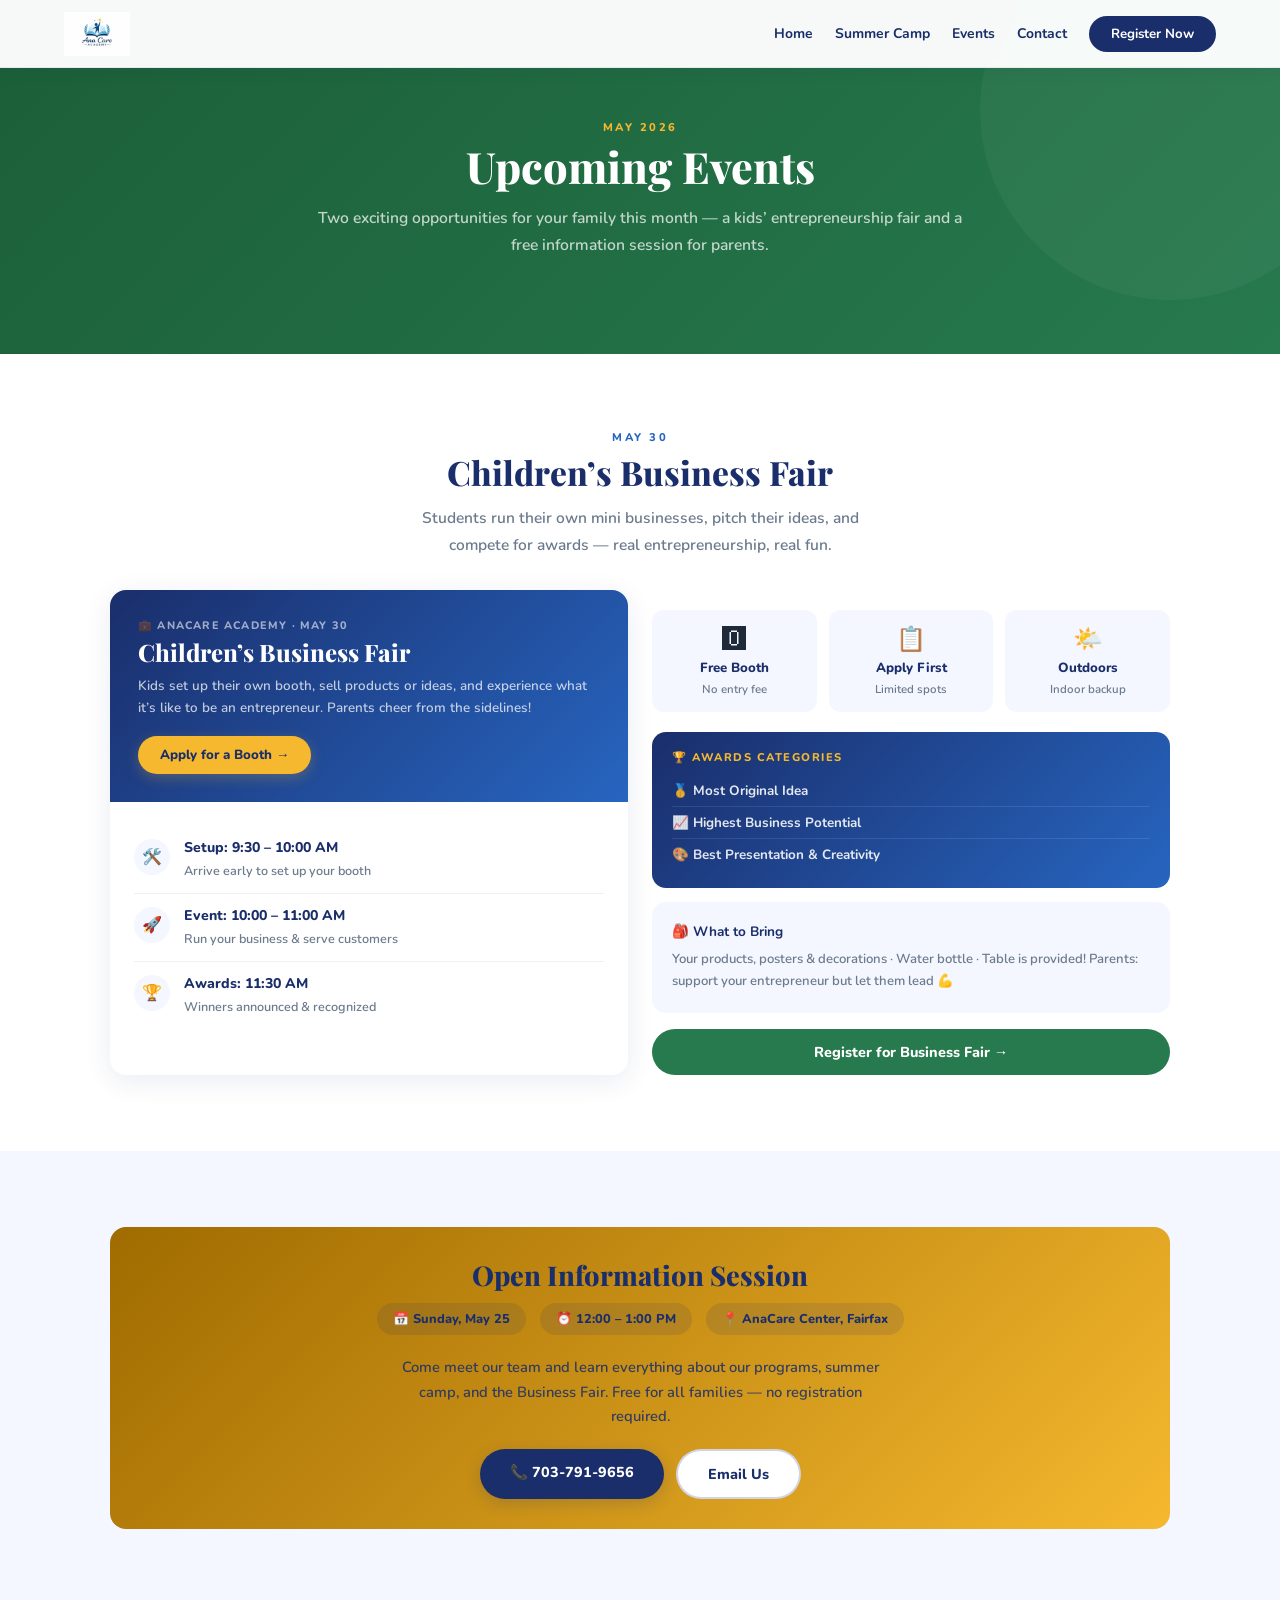
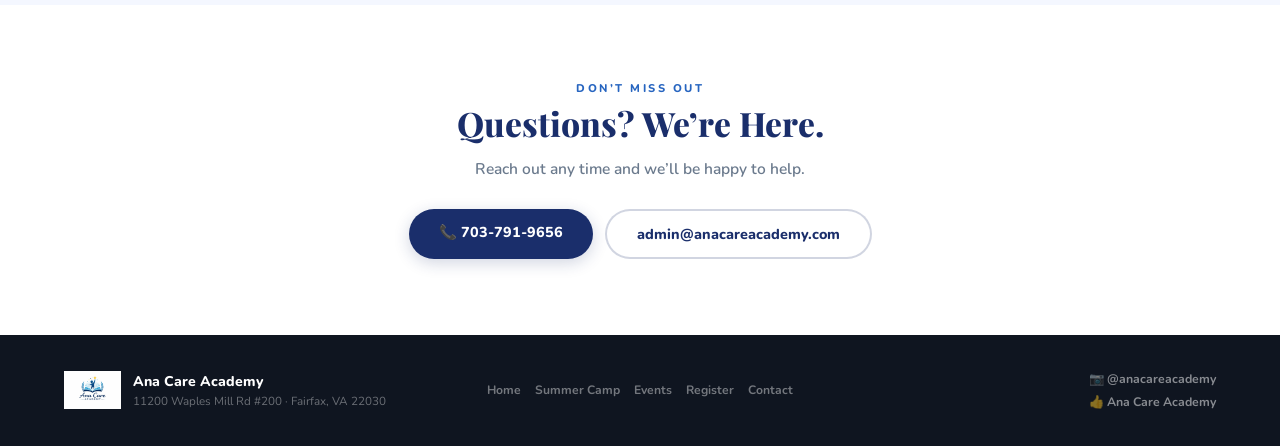
==== events.html @ 56c2d993 "Add events page" ====
<!DOCTYPE html>
<html lang="en">
<head>
<meta charset="UTF-8"><meta name="viewport" content="width=device-width,initial-scale=1">
<title>Events – Ana Care Academy</title>
<link rel="preconnect" href="https://fonts.googleapis.com"><link href="https://fonts.googleapis.com/css2?family=Nunito:wght@400;600;700;800;900&family=Playfair+Display:wght@700;800&display=swap" rel="stylesheet">
<style>
*{box-sizing:border-box;margin:0;padding:0}html{scroll-behavior:smooth}
body{font-family:'Nunito',sans-serif;color:#1e2a3a;background:#fff;overflow-x:hidden}
:root{--navy:#1a2e6b;--blue:#2765c0;--gold:#f5b82e;--green:#277a4e;--light:#f4f7ff;--muted:#6b7a8d;--r:16px;--sh:0 6px 28px rgba(26,46,107,.09);--sh2:0 18px 50px rgba(26,46,107,.18)}
nav{position:fixed;top:0;left:0;right:0;z-index:999;height:68px;display:flex;align-items:center;justify-content:space-between;padding:0 5%;background:rgba(255,255,255,.96);backdrop-filter:blur(14px);border-bottom:1px solid rgba(26,46,107,.07);box-shadow:0 2px 16px rgba(26,46,107,.06)}
.brand img{height:44px;width:auto;display:block}
.nl{display:flex;align-items:center;gap:22px}
.nl a{text-decoration:none;color:var(--navy);font-weight:700;font-size:.87rem;transition:color .18s}
.nl a:hover{color:var(--blue)}
.cta{background:var(--navy)!important;color:#fff!important;padding:9px 22px;border-radius:50px;font-size:.83rem!important;transition:background .2s,transform .15s!important}
.cta:hover{background:var(--blue)!important;transform:translateY(-1px)}
.burger{display:none;flex-direction:column;gap:5px;background:none;border:none;cursor:pointer;padding:6px}
.burger span{display:block;width:22px;height:2px;background:var(--navy);border-radius:2px}
.nl.open{display:flex;flex-direction:column;position:fixed;top:68px;left:0;right:0;background:#fff;padding:20px 5%;gap:14px;box-shadow:0 10px 30px rgba(0,0,0,.1);z-index:998}
.nl.open a{padding:7px 0;border-bottom:1px solid rgba(0,0,0,.05);font-size:.95rem}
.nl.open .cta{text-align:center;border-radius:12px;padding:12px;border-bottom:none}
.btn{display:inline-block;padding:13px 30px;border-radius:50px;text-decoration:none;font-weight:800;font-size:.9rem;transition:all .2s;font-family:inherit;cursor:pointer;border:none}
.bn{background:var(--navy);color:#fff;box-shadow:0 4px 16px rgba(26,46,107,.2)}.bn:hover{background:var(--blue);transform:translateY(-2px)}
.bg{background:var(--gold);color:var(--navy);box-shadow:0 4px 14px rgba(245,184,46,.25)}.bg:hover{background:#e8a820;transform:translateY(-2px)}
.bo{background:#fff;color:var(--navy);border:2px solid rgba(26,46,107,.2)}.bo:hover{border-color:var(--blue);color:var(--blue);transform:translateY(-2px)}
.bv{background:var(--green);color:#fff}.bv:hover{background:#1f6040;transform:translateY(-2px)}
.bsm{padding:10px 22px;font-size:.83rem}
.sec{padding:76px 5%}.wrap{max-width:1060px;margin:0 auto}
.lbl{font-size:.7rem;font-weight:800;letter-spacing:2.5px;text-transform:uppercase;color:var(--blue);margin-bottom:7px}
.h2{font-family:'Playfair Display',serif;font-size:2.1rem;font-weight:800;color:var(--navy);line-height:1.2;margin-bottom:12px}
.sub{font-size:.97rem;color:var(--muted);font-weight:600;line-height:1.76}
.reveal{opacity:0;transform:translateY(20px);transition:opacity .5s ease,transform .5s ease}
.reveal.show{opacity:1;transform:none}
footer{background:#0f1520;padding:36px 5%;display:grid;grid-template-columns:1fr auto 1fr;align-items:center;gap:20px}
.fl{display:flex;align-items:center;gap:12px}
.fl img{height:38px;width:auto}
.fn{font-weight:800;color:#fff;font-size:.88rem}.fa{color:rgba(255,255,255,.38);font-size:.73rem;margin-top:2px}
.flinks{display:flex;gap:14px;justify-content:center;flex-wrap:wrap}
.flinks a{color:rgba(255,255,255,.42);text-decoration:none;font-size:.76rem;font-weight:700;transition:color .18s}
.flinks a:hover{color:var(--gold)}
.fsoc{display:flex;flex-direction:column;gap:7px;align-items:flex-end}
.fsoc a{color:rgba(255,255,255,.5);text-decoration:none;font-size:.77rem;font-weight:700;transition:color .18s}
.fsoc a:hover{color:var(--gold)}
@media(max-width:860px){.burger{display:flex}.nl:not(.open){display:none}footer{grid-template-columns:1fr;gap:16px}.fsoc{align-items:flex-start}}

.page-hero{padding:120px 5% 70px;background:linear-gradient(135deg,#1b5e38 0%,#277a4e 100%);position:relative;overflow:hidden;text-align:center}
.page-hero::before{content:'';position:absolute;top:-80px;right:-80px;width:380px;height:380px;border-radius:50%;background:rgba(255,255,255,.04)}
.page-hero-inner{max-width:660px;margin:0 auto;position:relative;z-index:1}
.page-hero .lbl{color:var(--gold)}
.page-hero h1{font-family:'Playfair Display',serif;font-size:2.7rem;font-weight:800;color:#fff;line-height:1.15;margin-bottom:13px}
.page-hero p{font-size:.98rem;color:rgba(255,255,255,.73);font-weight:600;line-height:1.75;margin-bottom:24px}
.ev-grid{display:grid;grid-template-columns:1fr 1fr;gap:24px}
.ecard{background:#fff;border-radius:var(--r);overflow:hidden;box-shadow:var(--sh)}
.ecard-top{padding:28px}
.ecard-top.nb{background:linear-gradient(135deg,var(--navy),var(--blue))}
.ecard-top.ab{background:linear-gradient(135deg,#a06b00,var(--gold))}
.ecard-eyebrow{font-size:.68rem;font-weight:800;letter-spacing:1.2px;text-transform:uppercase;color:rgba(255,255,255,.58);margin-bottom:5px}
.ecard h3{font-family:'Playfair Display',serif;font-size:1.5rem;font-weight:800;color:#fff;line-height:1.2;margin-bottom:8px}
.ecard .esub{font-size:.84rem;color:rgba(255,255,255,.73);font-weight:600;line-height:1.6;margin-bottom:18px}
.ecard-body{padding:24px}
.etl{display:flex;flex-direction:column;gap:0}
.etl-row{display:flex;align-items:flex-start;gap:14px;padding:12px 0;border-bottom:1px solid rgba(0,0,0,.06)}
.etl-row:last-child{border-bottom:none}
.etl-dot{width:36px;height:36px;border-radius:50%;background:var(--light);display:flex;align-items:center;justify-content:center;font-size:16px;flex-shrink:0;margin-top:1px}
.etl-info strong{font-size:.88rem;font-weight:800;color:var(--navy);display:block;margin-bottom:2px}
.etl-info span{font-size:.79rem;color:var(--muted);font-weight:600}
.highlight-row{display:flex;gap:12px;flex-wrap:wrap;margin:20px 0}
.hl{background:var(--light);border-radius:12px;padding:13px 16px;text-align:center;flex:1;min-width:130px}
.hl big{font-size:1.5rem;display:block;margin-bottom:4px}
.hl strong{font-size:.83rem;font-weight:800;color:var(--navy);display:block}
.hl small{font-size:.72rem;color:var(--muted);font-weight:600}
.awards{background:linear-gradient(135deg,var(--navy),var(--blue));border-radius:14px;padding:18px 20px;margin-top:16px}
.awards h4{font-size:.7rem;font-weight:800;letter-spacing:1.5px;text-transform:uppercase;color:var(--gold);margin-bottom:10px}
.aw{display:flex;align-items:center;gap:9px;padding:6px 0;border-bottom:1px solid rgba(255,255,255,.1);font-size:.84rem;font-weight:700;color:rgba(255,255,255,.88)}
.aw:last-child{border-bottom:none}
.info-session{background:linear-gradient(135deg,#a06b00,var(--gold));border-radius:var(--r);padding:30px 32px;color:var(--navy);text-align:center}
.info-session h3{font-family:'Playfair Display',serif;font-size:1.7rem;font-weight:800;margin-bottom:10px}
.info-session p{font-size:.92rem;font-weight:600;line-height:1.68;max-width:480px;margin:0 auto 20px;opacity:.85}
.is-meta{display:flex;gap:14px;justify-content:center;flex-wrap:wrap;margin-bottom:20px}
.is-chip{background:rgba(26,46,107,.12);color:var(--navy);padding:7px 16px;border-radius:50px;font-size:.8rem;font-weight:800}
@media(max-width:760px){.ev-grid{grid-template-columns:1fr}.page-hero h1{font-size:2rem}}
</style>
</head>
<body>
<nav>
<a href="index.html" class="brand"><img src="[data-uri]" alt="Ana Care Academy"></a>
<div class="nl" id="nl">
  <a href="index.html">Home</a>
  <a href="summer.html">Summer Camp</a>
  <a href="events.html">Events</a>
  <a href="index.html#contact">Contact</a>
  <a href="index.html#register" class="cta">Register Now</a>
</div>
<button class="burger" onclick="document.getElementById('nl').classList.toggle('open')" aria-label="menu"><span></span><span></span><span></span></button>
</nav>

<section class="page-hero">
<div class="page-hero-inner">
  <div class="lbl">May 2026</div>
  <h1>Upcoming Events</h1>
  <p>Two exciting opportunities for your family this month &mdash; a kids&rsquo; entrepreneurship fair and a free information session for parents.</p>
</div>
</section>

<section class="sec" id="fair" style="background:#fff">
<div class="wrap">
  <div style="margin-bottom:32px;text-align:center">
    <div class="lbl">May 30</div>
    <div class="h2">Children&rsquo;s Business Fair</div>
    <p class="sub" style="max-width:500px;text-align:center;margin:0 auto">Students run their own mini businesses, pitch their ideas, and compete for awards &mdash; real entrepreneurship, real fun.</p>
  </div>
  <div class="ev-grid">
    <div class="ecard reveal">
      <div class="ecard-top nb">
        <div class="ecard-eyebrow">&#128188; AnaCare Academy &middot; May 30</div>
        <h3>Children&rsquo;s Business Fair</h3>
        <p class="esub">Kids set up their own booth, sell products or ideas, and experience what it&rsquo;s like to be an entrepreneur. Parents cheer from the sidelines!</p>
        <a href="https://www.anacareacademy.com" target="_blank" class="btn bg bsm">Apply for a Booth &rarr;</a>
      </div>
      <div class="ecard-body">
        <div class="etl">
          <div class="etl-row"><div class="etl-dot">&#128736;&#65039;</div><div class="etl-info"><strong>Setup: 9:30 &ndash; 10:00 AM</strong><span>Arrive early to set up your booth</span></div></div>
          <div class="etl-row"><div class="etl-dot">&#128640;</div><div class="etl-info"><strong>Event: 10:00 &ndash; 11:00 AM</strong><span>Run your business &amp; serve customers</span></div></div>
          <div class="etl-row"><div class="etl-dot">&#127942;</div><div class="etl-info"><strong>Awards: 11:30 AM</strong><span>Winners announced &amp; recognized</span></div></div>
        </div>
      </div>
    </div>
    <div>
      <div class="highlight-row">
        <div class="hl"><big>&#127358;</big><strong>Free Booth</strong><small>No entry fee</small></div>
        <div class="hl"><big>&#128203;</big><strong>Apply First</strong><small>Limited spots</small></div>
        <div class="hl"><big>&#127780;&#65039;</big><strong>Outdoors</strong><small>Indoor backup</small></div>
      </div>
      <div class="awards reveal">
        <h4>&#127942; Awards Categories</h4>
        <div class="aw">&#129351; Most Original Idea</div>
        <div class="aw">&#128200; Highest Business Potential</div>
        <div class="aw">&#127912; Best Presentation &amp; Creativity</div>
      </div>
      <div style="background:var(--light);border-radius:14px;padding:20px;margin-top:14px">
        <p style="font-size:.85rem;font-weight:700;color:var(--navy);margin-bottom:8px">&#127890; What to Bring</p>
        <p style="font-size:.82rem;color:var(--muted);font-weight:600;line-height:1.65">Your products, posters &amp; decorations &middot; Water bottle &middot; Table is provided! Parents: support your entrepreneur but let them lead &#128170;</p>
      </div>
      <div style="margin-top:16px;text-align:center">
        <a href="https://www.anacareacademy.com" target="_blank" class="btn bv" style="width:100%;text-align:center;display:block">Register for Business Fair &rarr;</a>
      </div>
    </div>
  </div>
</div>
</section>

<section class="sec" id="info" style="background:var(--light)">
<div class="wrap">
  <div class="info-session reveal">
    <h3>Open Information Session</h3>
    <div class="is-meta">
      <span class="is-chip">&#128197; Sunday, May 25</span>
      <span class="is-chip">&#9200; 12:00 &ndash; 1:00 PM</span>
      <span class="is-chip">&#128205; AnaCare Center, Fairfax</span>
    </div>
    <p>Come meet our team and learn everything about our programs, summer camp, and the Business Fair. Free for all families &mdash; no registration required.</p>
    <div style="display:flex;gap:12px;justify-content:center;flex-wrap:wrap">
      <a href="tel:7037919656" class="btn bn">&#128222; 703-791-9656</a>
      <a href="mailto:admin@anacareacademy.com" class="btn bo">Email Us</a>
    </div>
  </div>
</div>
</section>

<section class="sec" style="background:#fff">
<div class="wrap" style="text-align:center;max-width:560px">
  <div class="lbl">Don&rsquo;t Miss Out</div>
  <div class="h2" style="text-align:center">Questions? We&rsquo;re Here.</div>
  <p class="sub" style="text-align:center;margin-bottom:26px">Reach out any time and we&rsquo;ll be happy to help.</p>
  <div style="display:flex;gap:12px;justify-content:center;flex-wrap:wrap">
    <a href="tel:7037919656" class="btn bn">&#128222; 703-791-9656</a>
    <a href="mailto:admin@anacareacademy.com" class="btn bo">admin@anacareacademy.com</a>
  </div>
</div>
</section>

<footer>
<div class="fl"><img src="[data-uri]" alt="Ana Care Academy"><div><p class="fn">Ana Care Academy</p><p class="fa">11200 Waples Mill Rd #200 &middot; Fairfax, VA 22030</p></div></div>
<div class="flinks"><a href="index.html">Home</a><a href="summer.html">Summer Camp</a><a href="events.html">Events</a><a href="index.html#register">Register</a><a href="index.html#contact">Contact</a></div>
<div class="fsoc"><a href="https://www.instagram.com/anacareacademy" target="_blank">&#128247; @anacareacademy</a><a href="https://www.facebook.com/AnaCareAcademy" target="_blank">&#128077; Ana Care Academy</a></div>
</footer>
<script>const o=new IntersectionObserver(e=>e.forEach(x=>{if(x.isIntersecting)x.target.classList.add("show")}),{threshold:.1});document.querySelectorAll(".reveal").forEach(x=>o.observe(x));</script>
</body></html>
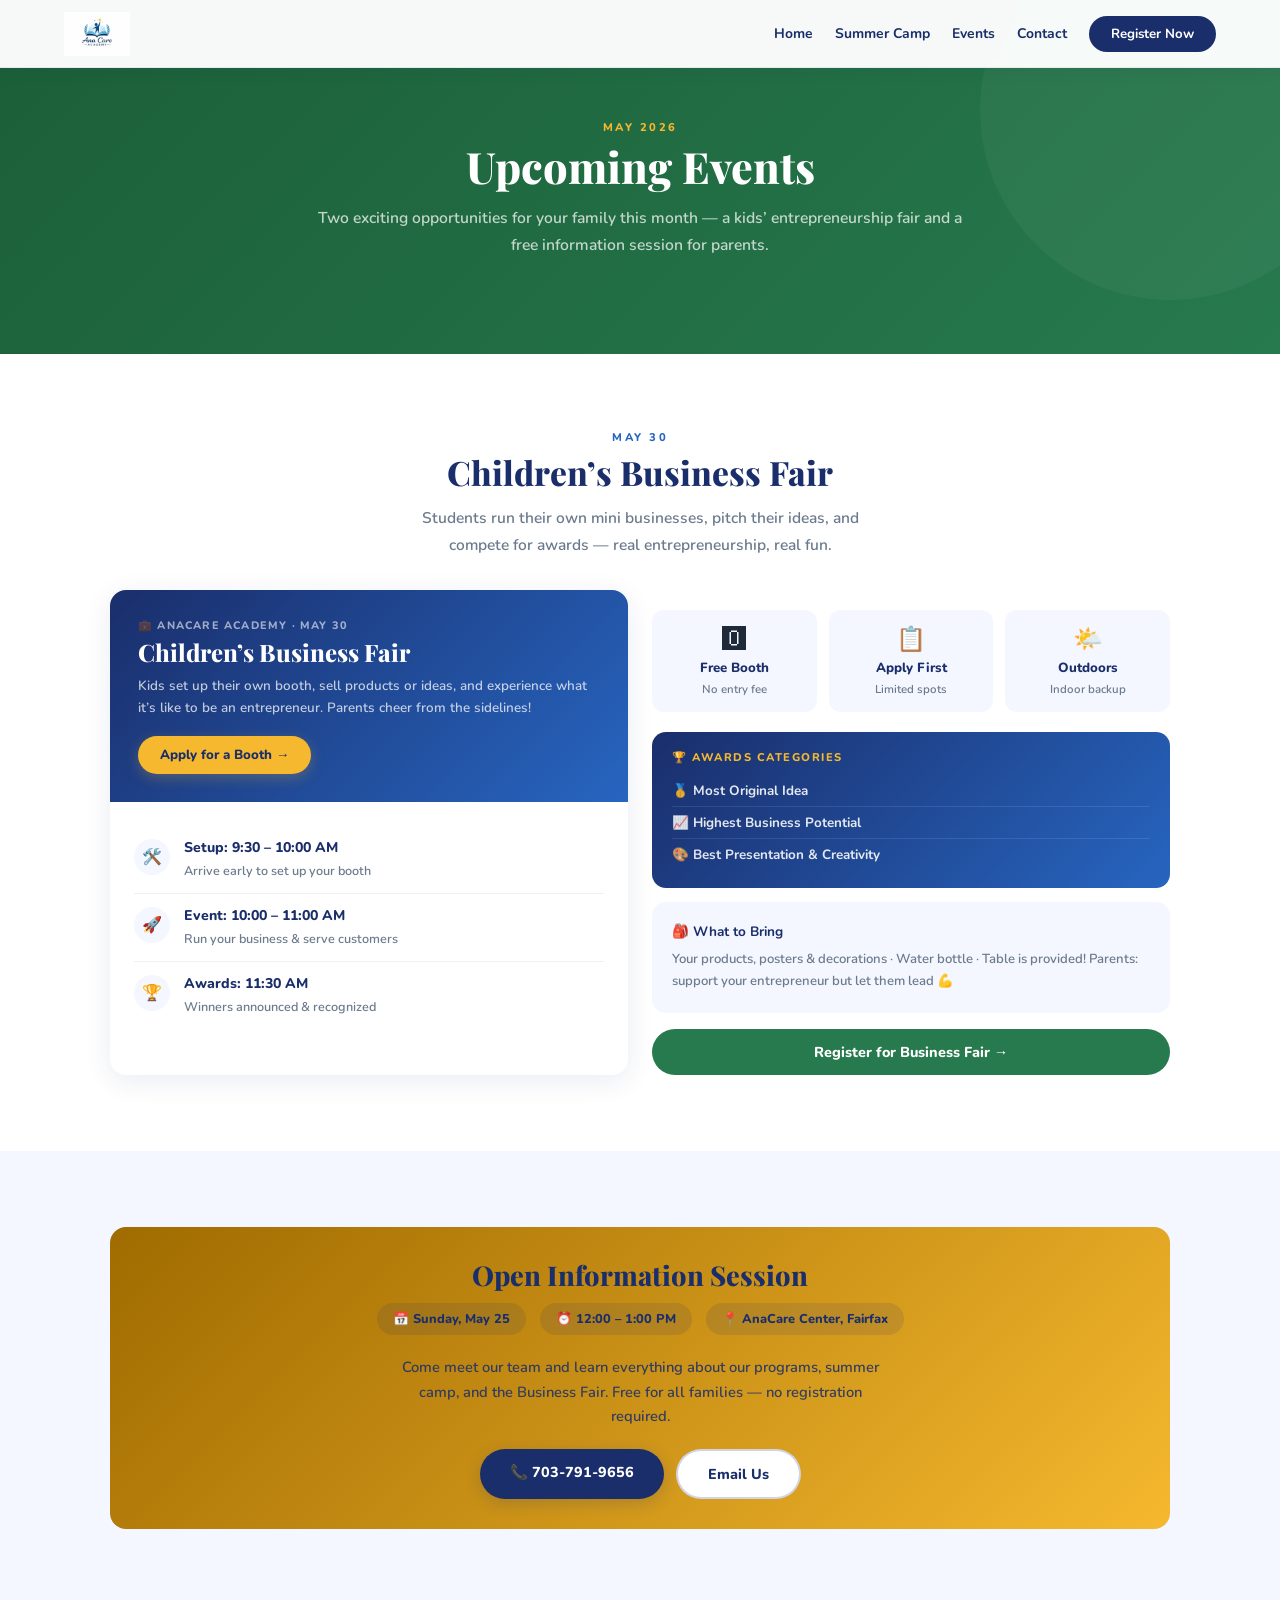
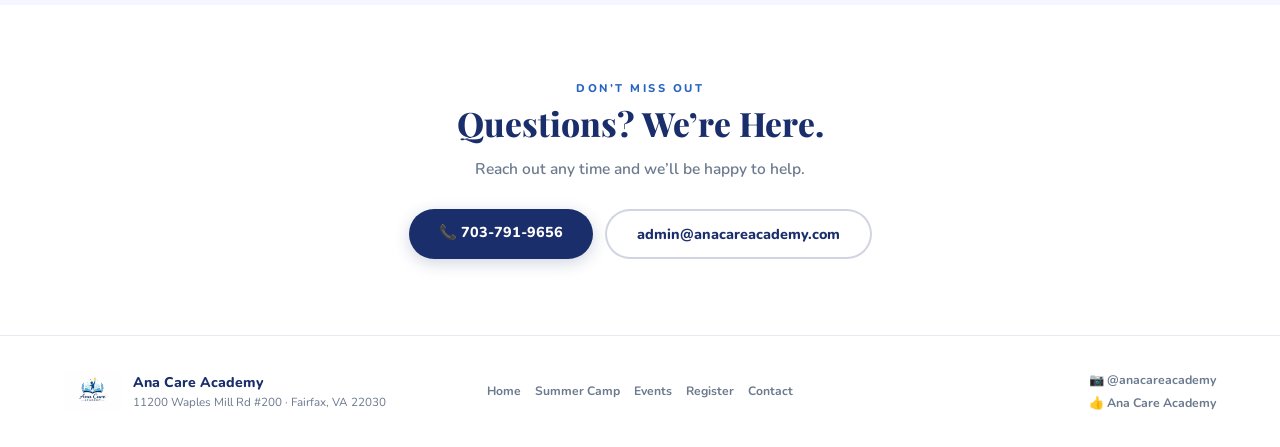
==== commit 5d81bd50: "Footer white background with navy/grey text (events.html)" ====
--- a/events.html
+++ b/events.html
@@ -32,16 +32,16 @@
 .sub{font-size:.97rem;color:var(--muted);font-weight:600;line-height:1.76}
 .reveal{opacity:0;transform:translateY(20px);transition:opacity .5s ease,transform .5s ease}
 .reveal.show{opacity:1;transform:none}
-footer{background:#0f1520;padding:36px 5%;display:grid;grid-template-columns:1fr auto 1fr;align-items:center;gap:20px}
+footer{background:#fff;border-top:1px solid rgba(26,46,107,.1);padding:36px 5%;display:grid;grid-template-columns:1fr auto 1fr;align-items:center;gap:20px}
 .fl{display:flex;align-items:center;gap:12px}
 .fl img{height:38px;width:auto}
-.fn{font-weight:800;color:#fff;font-size:.88rem}.fa{color:rgba(255,255,255,.38);font-size:.73rem;margin-top:2px}
+.fn{font-weight:800;color:var(--navy);font-size:.88rem}.fa{color:var(--muted);font-size:.73rem;margin-top:2px}
 .flinks{display:flex;gap:14px;justify-content:center;flex-wrap:wrap}
-.flinks a{color:rgba(255,255,255,.42);text-decoration:none;font-size:.76rem;font-weight:700;transition:color .18s}
-.flinks a:hover{color:var(--gold)}
+.flinks a{color:var(--muted);text-decoration:none;font-size:.76rem;font-weight:700;transition:color .18s}
+.flinks a:hover{color:var(--blue)}
 .fsoc{display:flex;flex-direction:column;gap:7px;align-items:flex-end}
-.fsoc a{color:rgba(255,255,255,.5);text-decoration:none;font-size:.77rem;font-weight:700;transition:color .18s}
-.fsoc a:hover{color:var(--gold)}
+.fsoc a{color:var(--muted);text-decoration:none;font-size:.77rem;font-weight:700;transition:color .18s}
+.fsoc a:hover{color:var(--blue)}
 @media(max-width:860px){.burger{display:flex}.nl:not(.open){display:none}footer{grid-template-columns:1fr;gap:16px}.fsoc{align-items:flex-start}}
 
 .page-hero{padding:120px 5% 70px;background:linear-gradient(135deg,#1b5e38 0%,#277a4e 100%);position:relative;overflow:hidden;text-align:center}
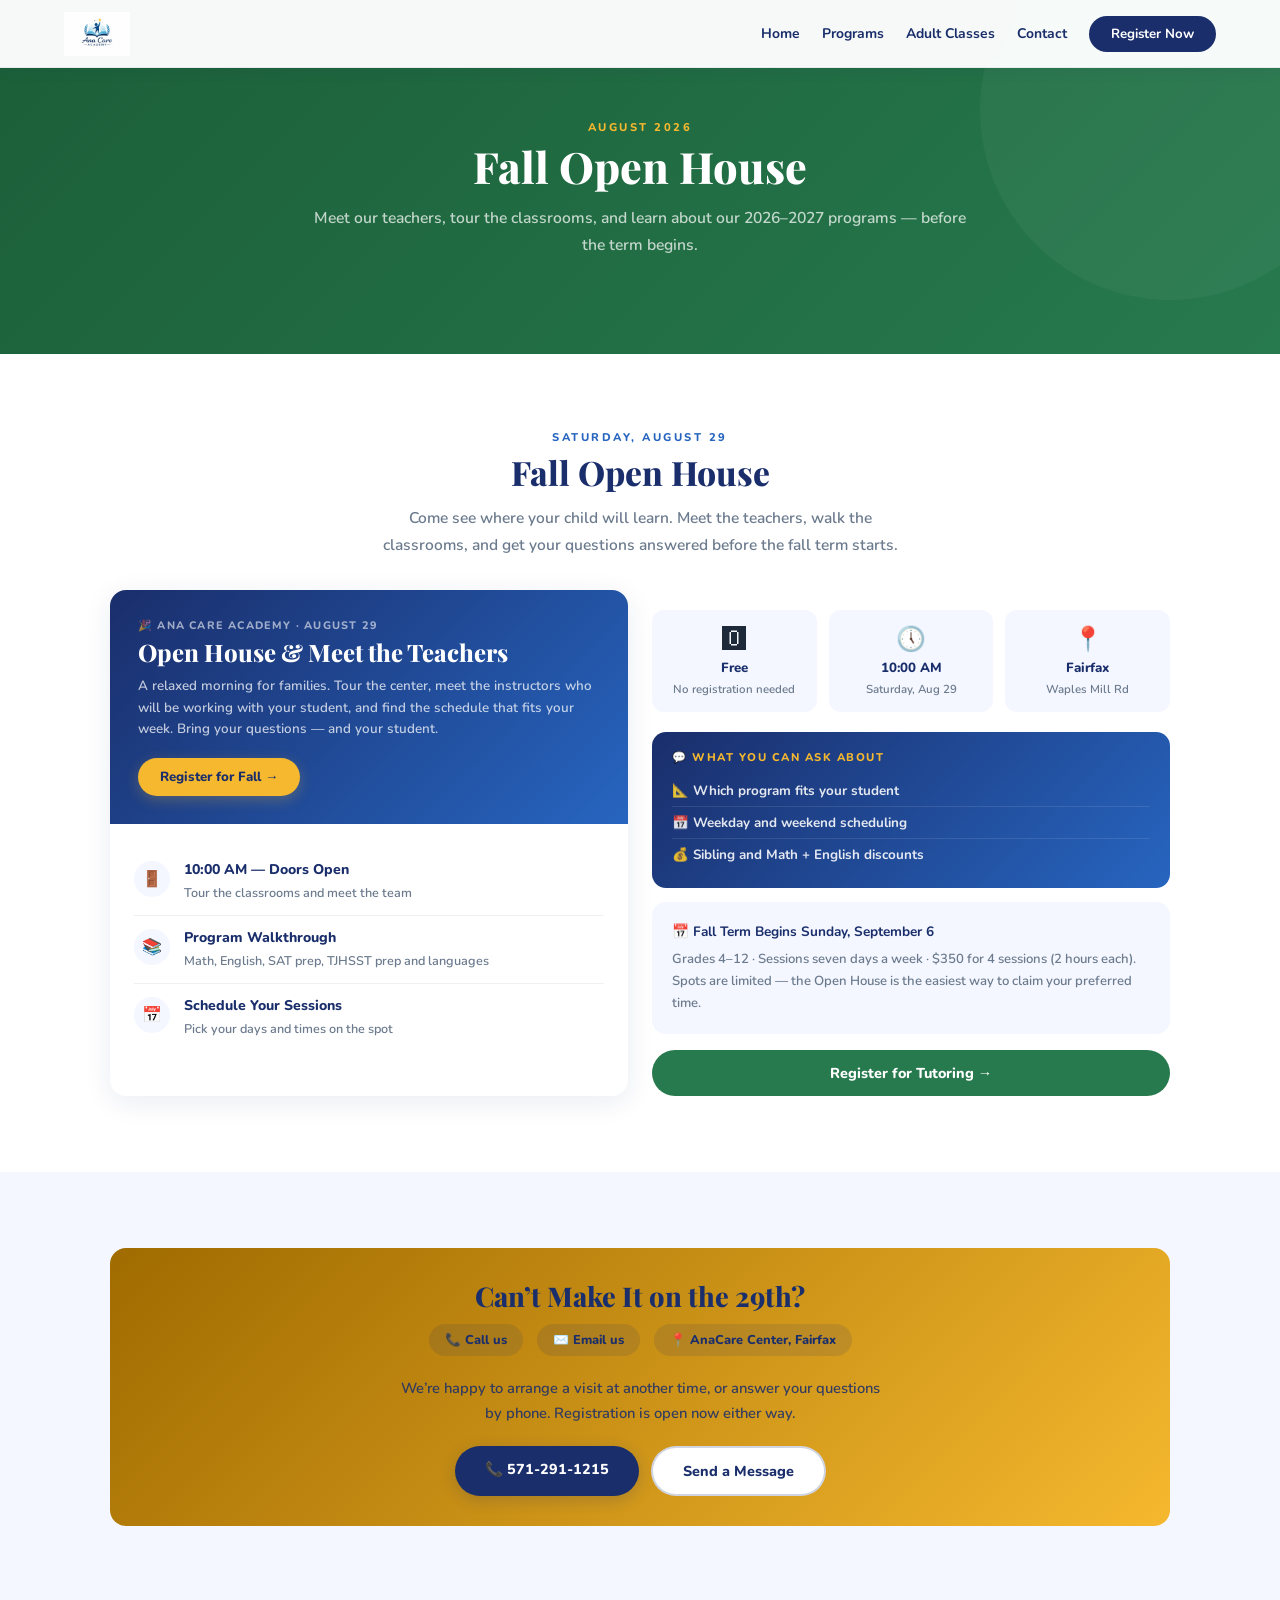
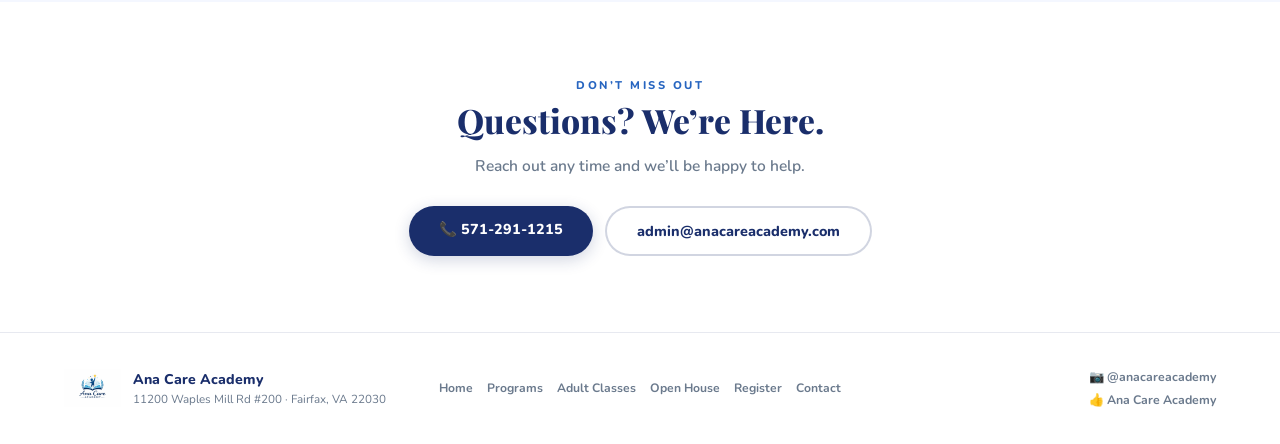
==== commit 164966ea: "Add files via upload" ====
--- a/events.html
+++ b/events.html
@@ -2,7 +2,7 @@
 <html lang="en">
 <head>
 <meta charset="UTF-8"><meta name="viewport" content="width=device-width,initial-scale=1">
-<title>Events – Ana Care Academy</title>
+<title>Fall Open House – Ana Care Academy</title>
 <link rel="preconnect" href="https://fonts.googleapis.com"><link href="https://fonts.googleapis.com/css2?family=Nunito:wght@400;600;700;800;900&family=Playfair+Display:wght@700;800&display=swap" rel="stylesheet">
 <style>
 *{box-sizing:border-box;margin:0;padding:0}html{scroll-behavior:smooth}
@@ -87,63 +87,63 @@
 <a href="index.html" class="brand"><img src="[data-uri]" alt="Ana Care Academy"></a>
 <div class="nl" id="nl">
   <a href="index.html">Home</a>
-  <a href="summer.html">Summer Camp</a>
-  <a href="events.html">Events</a>
+  <a href="index.html#programs">Programs</a>
+  <a href="adult-classes.html">Adult Classes</a>
   <a href="index.html#contact">Contact</a>
-  <a href="index.html#register" class="cta">Register Now</a>
+  <a href="register.html" class="cta">Register Now</a>
 </div>
 <button class="burger" onclick="document.getElementById('nl').classList.toggle('open')" aria-label="menu"><span></span><span></span><span></span></button>
 </nav>
 
 <section class="page-hero">
 <div class="page-hero-inner">
-  <div class="lbl">May 2026</div>
-  <h1>Upcoming Events</h1>
-  <p>Two exciting opportunities for your family this month &mdash; a kids&rsquo; entrepreneurship fair and a free information session for parents.</p>
+  <div class="lbl">August 2026</div>
+  <h1>Fall Open House</h1>
+  <p>Meet our teachers, tour the classrooms, and learn about our 2026&ndash;2027 programs &mdash; before the term begins.</p>
 </div>
 </section>
 
-<section class="sec" id="fair" style="background:#fff">
+<section class="sec" id="openhouse" style="background:#fff">
 <div class="wrap">
   <div style="margin-bottom:32px;text-align:center">
-    <div class="lbl">May 30</div>
-    <div class="h2">Children&rsquo;s Business Fair</div>
-    <p class="sub" style="max-width:500px;text-align:center;margin:0 auto">Students run their own mini businesses, pitch their ideas, and compete for awards &mdash; real entrepreneurship, real fun.</p>
+    <div class="lbl">Saturday, August 29</div>
+    <div class="h2">Fall Open House</div>
+    <p class="sub" style="max-width:520px;text-align:center;margin:0 auto">Come see where your child will learn. Meet the teachers, walk the classrooms, and get your questions answered before the fall term starts.</p>
   </div>
   <div class="ev-grid">
     <div class="ecard reveal">
       <div class="ecard-top nb">
-        <div class="ecard-eyebrow">&#128188; AnaCare Academy &middot; May 30</div>
-        <h3>Children&rsquo;s Business Fair</h3>
-        <p class="esub">Kids set up their own booth, sell products or ideas, and experience what it&rsquo;s like to be an entrepreneur. Parents cheer from the sidelines!</p>
-        <a href="https://www.anacareacademy.com" target="_blank" class="btn bg bsm">Apply for a Booth &rarr;</a>
+        <div class="ecard-eyebrow">&#127881; Ana Care Academy &middot; August 29</div>
+        <h3>Open House &amp; Meet the Teachers</h3>
+        <p class="esub">A relaxed morning for families. Tour the center, meet the instructors who will be working with your student, and find the schedule that fits your week. Bring your questions &mdash; and your student.</p>
+        <a href="register.html" class="btn bg bsm">Register for Fall &rarr;</a>
       </div>
       <div class="ecard-body">
         <div class="etl">
-          <div class="etl-row"><div class="etl-dot">&#128736;&#65039;</div><div class="etl-info"><strong>Setup: 9:30 &ndash; 10:00 AM</strong><span>Arrive early to set up your booth</span></div></div>
-          <div class="etl-row"><div class="etl-dot">&#128640;</div><div class="etl-info"><strong>Event: 10:00 &ndash; 11:00 AM</strong><span>Run your business &amp; serve customers</span></div></div>
-          <div class="etl-row"><div class="etl-dot">&#127942;</div><div class="etl-info"><strong>Awards: 11:30 AM</strong><span>Winners announced &amp; recognized</span></div></div>
+          <div class="etl-row"><div class="etl-dot">&#128682;</div><div class="etl-info"><strong>10:00 AM &mdash; Doors Open</strong><span>Tour the classrooms and meet the team</span></div></div>
+          <div class="etl-row"><div class="etl-dot">&#128218;</div><div class="etl-info"><strong>Program Walkthrough</strong><span>Math, English, SAT prep, TJHSST prep and languages</span></div></div>
+          <div class="etl-row"><div class="etl-dot">&#128197;</div><div class="etl-info"><strong>Schedule Your Sessions</strong><span>Pick your days and times on the spot</span></div></div>
         </div>
       </div>
     </div>
     <div>
       <div class="highlight-row">
-        <div class="hl"><big>&#127358;</big><strong>Free Booth</strong><small>No entry fee</small></div>
-        <div class="hl"><big>&#128203;</big><strong>Apply First</strong><small>Limited spots</small></div>
-        <div class="hl"><big>&#127780;&#65039;</big><strong>Outdoors</strong><small>Indoor backup</small></div>
+        <div class="hl"><big>&#127358;</big><strong>Free</strong><small>No registration needed</small></div>
+        <div class="hl"><big>&#128340;</big><strong>10:00 AM</strong><small>Saturday, Aug 29</small></div>
+        <div class="hl"><big>&#128205;</big><strong>Fairfax</strong><small>Waples Mill Rd</small></div>
       </div>
       <div class="awards reveal">
-        <h4>&#127942; Awards Categories</h4>
-        <div class="aw">&#129351; Most Original Idea</div>
-        <div class="aw">&#128200; Highest Business Potential</div>
-        <div class="aw">&#127912; Best Presentation &amp; Creativity</div>
+        <h4>&#128172; What You Can Ask About</h4>
+        <div class="aw">&#128208; Which program fits your student</div>
+        <div class="aw">&#128197; Weekday and weekend scheduling</div>
+        <div class="aw">&#128176; Sibling and Math + English discounts</div>
       </div>
       <div style="background:var(--light);border-radius:14px;padding:20px;margin-top:14px">
-        <p style="font-size:.85rem;font-weight:700;color:var(--navy);margin-bottom:8px">&#127890; What to Bring</p>
-        <p style="font-size:.82rem;color:var(--muted);font-weight:600;line-height:1.65">Your products, posters &amp; decorations &middot; Water bottle &middot; Table is provided! Parents: support your entrepreneur but let them lead &#128170;</p>
+        <p style="font-size:.85rem;font-weight:700;color:var(--navy);margin-bottom:8px">&#128197; Fall Term Begins Sunday, September 6</p>
+        <p style="font-size:.82rem;color:var(--muted);font-weight:600;line-height:1.65">Grades 4&ndash;12 &middot; Sessions seven days a week &middot; $350 for 4 sessions (2 hours each). Spots are limited &mdash; the Open House is the easiest way to claim your preferred time.</p>
       </div>
       <div style="margin-top:16px;text-align:center">
-        <a href="https://www.anacareacademy.com" target="_blank" class="btn bv" style="width:100%;text-align:center;display:block">Register for Business Fair &rarr;</a>
+        <a href="register.html" class="btn bv" style="width:100%;text-align:center;display:block">Register for Tutoring &rarr;</a>
       </div>
     </div>
   </div>
@@ -153,16 +153,16 @@
 <section class="sec" id="info" style="background:var(--light)">
 <div class="wrap">
   <div class="info-session reveal">
-    <h3>Open Information Session</h3>
+    <h3>Can&rsquo;t Make It on the 29th?</h3>
     <div class="is-meta">
-      <span class="is-chip">&#128197; Sunday, May 25</span>
-      <span class="is-chip">&#9200; 12:00 &ndash; 1:00 PM</span>
+      <span class="is-chip">&#128222; Call us</span>
+      <span class="is-chip">&#9993;&#65039; Email us</span>
       <span class="is-chip">&#128205; AnaCare Center, Fairfax</span>
     </div>
-    <p>Come meet our team and learn everything about our programs, summer camp, and the Business Fair. Free for all families &mdash; no registration required.</p>
+    <p>We&rsquo;re happy to arrange a visit at another time, or answer your questions by phone. Registration is open now either way.</p>
     <div style="display:flex;gap:12px;justify-content:center;flex-wrap:wrap">
-      <a href="tel:7037919656" class="btn bn">&#128222; 703-791-9656</a>
-      <a href="mailto:admin@anacareacademy.com" class="btn bo">Email Us</a>
+      <a href="tel:5712911215" class="btn bn">&#128222; 571-291-1215</a>
+      <a href="index.html#contact" class="btn bo">Send a Message</a>
     </div>
   </div>
 </div>
@@ -174,7 +174,7 @@
   <div class="h2" style="text-align:center">Questions? We&rsquo;re Here.</div>
   <p class="sub" style="text-align:center;margin-bottom:26px">Reach out any time and we&rsquo;ll be happy to help.</p>
   <div style="display:flex;gap:12px;justify-content:center;flex-wrap:wrap">
-    <a href="tel:7037919656" class="btn bn">&#128222; 703-791-9656</a>
+    <a href="tel:5712911215" class="btn bn">&#128222; 571-291-1215</a>
     <a href="mailto:admin@anacareacademy.com" class="btn bo">admin@anacareacademy.com</a>
   </div>
 </div>
@@ -182,7 +182,7 @@
 
 <footer>
 <div class="fl"><img src="[data-uri]" alt="Ana Care Academy"><div><p class="fn">Ana Care Academy</p><p class="fa">11200 Waples Mill Rd #200 &middot; Fairfax, VA 22030</p></div></div>
-<div class="flinks"><a href="index.html">Home</a><a href="summer.html">Summer Camp</a><a href="events.html">Events</a><a href="index.html#register">Register</a><a href="index.html#contact">Contact</a></div>
+<div class="flinks"><a href="index.html">Home</a><a href="index.html#programs">Programs</a><a href="adult-classes.html">Adult Classes</a><a href="events.html">Open House</a><a href="register.html">Register</a><a href="index.html#contact">Contact</a></div>
 <div class="fsoc"><a href="https://www.instagram.com/anacareacademy" target="_blank">&#128247; @anacareacademy</a><a href="https://www.facebook.com/AnaCareAcademy" target="_blank">&#128077; Ana Care Academy</a></div>
 </footer>
 <script>const o=new IntersectionObserver(e=>e.forEach(x=>{if(x.isIntersecting)x.target.classList.add("show")}),{threshold:.1});document.querySelectorAll(".reveal").forEach(x=>o.observe(x));</script>
